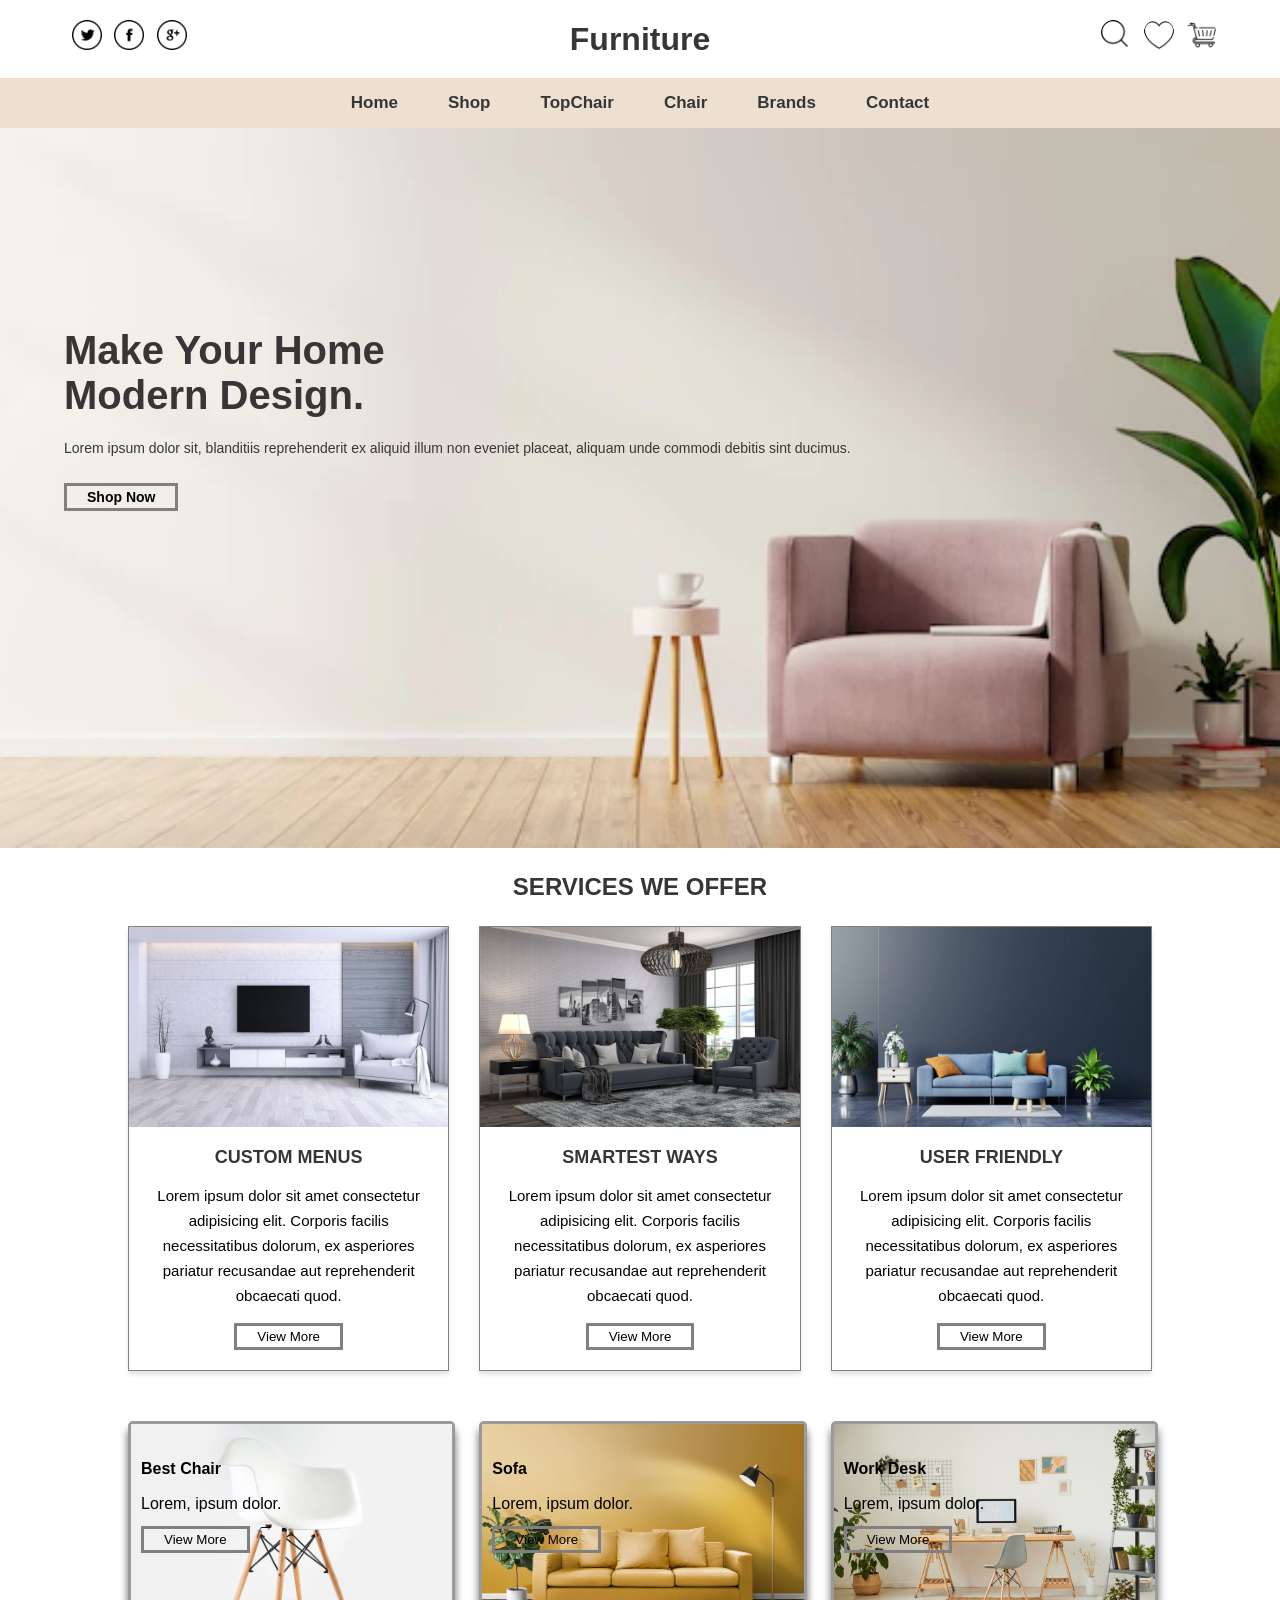
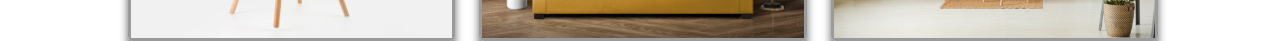
==== index.html @ fef4f31b "sofa-project done header and services section" ====
<!DOCTYPE html>
<html lang="en">
  <head>
    <meta charset="UTF-8" />
    <meta http-equiv="X-UA-Compatible" content="IE=edge" />
    <meta name="viewport" content="width=device-width, initial-scale=1.0" />
    <title>Furniture</title>
    <link rel="stylesheet" href="./media.css" />
    <link rel="stylesheet" href="./style.css" />
  </head>
  <body>
    <div class="project">
      <!-- header section start -->

      <header class="header">
        <div class="navigation">
          <div class="social-navigation">
            <img src="images/twitter.png" class="icon social" alt="" />
            <img src="images/facebook.png" class="icon social" alt="" />
            <img src="images/google-plus.png" class="icon social" alt="" />
          </div>

          <h3 class="title-navigation">Furniture</h3>
          <div class="icon-navigation">
            <img src="images/search.png" class="icon" alt="" />
            <img src="images/heart.png" class="icon" alt="" />
            <img src="images/shopping-cart.png" class="icon" alt="" />
          </div>
        </div>
        <nav>
          <div class="navbar">
            <img
              src="images/menu.png "
              class="nav-logo"
              id="nav-toggle"
              alt=""
            />
            <ul class="nav-list">
              <li class="nav-item"><a href="#" class="nav-link">Home</a></li>
              <li class="nav-item"><a href="#" class="nav-link">Shop</a></li>
              <li class="nav-item">
                <a href="#" class="nav-link">TopChair</a>
              </li>
              <li class="nav-item"><a href="#" class="nav-link">Chair</a></li>
              <li class="nav-item"><a href="#" class="nav-link">Brands</a></li>
              <li class="nav-item"><a href="#" class="nav-link">Contact</a></li>
            </ul>
          </div>
        </nav>
        <div class="banner">
          <div class="banner-content">
            <h1 class="banner-title">
              Make Your Home <br />
              Modern Design.
            </h1>
            <p class="banner-text">
              Lorem ipsum dolor sit, blanditiis reprehenderit ex aliquid illum
              non eveniet placeat, aliquam unde commodi debitis sint ducimus.
            </p>
            <button class="btn banner-btn">Shop Now</button>
          </div>
        </div>
      </header>

      <!-- header section end -->

      <!-- services section start -->
      <section class="services">
        <h3 class="services-title">SERVICES WE OFFER</h3>
        <div class="service-cards">
          <div class="card">
            <img src="images/c1.png" class="card-img" alt="" />
            <div class="card-content">
              <h4>CUSTOM MENUS</h4>
              <p class="card-text">
                Lorem ipsum dolor sit amet consectetur adipisicing elit.
                Corporis facilis necessitatibus dolorum, ex asperiores pariatur
                recusandae aut reprehenderit obcaecati quod.
              </p>
              <button class="btn">View More</button>
            </div>
          </div>
          <div class="card">
            <img src="images/c2.png" class="card-img" alt="" />
            <div class="card-content">
              <h4>SMARTEST WAYS</h4>
              <p class="card-text">
                Lorem ipsum dolor sit amet consectetur adipisicing elit.
                Corporis facilis necessitatibus dolorum, ex asperiores pariatur
                recusandae aut reprehenderit obcaecati quod.
              </p>
              <button class="btn">View More</button>
            </div>
          </div>
          <div class="card">
            <img src="images/c3.png" class="card-img"  alt="" />
            <div class="card-content">
              <h4>USER FRIENDLY</h4>
              <p class="card-text">
                Lorem ipsum dolor sit amet consectetur adipisicing elit.
                Corporis facilis necessitatibus dolorum, ex asperiores pariatur
                recusandae aut reprehenderit obcaecati quod.
              </p>
              <button class="btn">View More</button>
            </div>
          </div>
        </div>
        <div class="services-offers">
            <div class="offer-card">
                <img src="images/ch.png" alt="">
                <div class="content">
                    <h4>Best Chair</h4>
                    <p>Lorem, ipsum dolor.</p>
                    <button class="btn">View More</button>

                </div>
            </div>
            <div class="offer-card">
                <img src="images/sf.png" alt="">

                <div class="content">
                    <h4>Sofa</h4>
                    <p>Lorem, ipsum dolor.</p>
                    <button class="btn">View More</button>
                </div>
            </div>
            <div class="offer-card">
                <img src="images/work desk.png" alt="">

                <div class="content">
                    <h4>Work Desk</h4>
                    <p>Lorem, ipsum dolor.</p>
                    <button class="btn">View More</button>
                </div>
            </div>
        </div>


      </section>
      <!-- services section end -->
    </div>

    <script src="./script.js"></script>
  </body>
</html>
---- media.css ----
@media screen and (max-width: 768px) {
  .navbar .nav-link {
    font-size: 15px;
    font-weight: 500;
  }
  .navbar .nav-logo {
    display: block;
  }
  .navbar .nav-list {
    z-index: 10;
    display: none;
    flex-direction: column;
  }
  .navbar .nav-list:last-child {
    padding-bottom: 15px;
  }
  .services .service-cards {
    grid-template-columns: 1fr;
    grid-template-rows: repeat(3, 1fr);
  }
  .services .services-offers {
    position: relative!important;
    grid-template-columns: 1fr;
    grid-template-rows: repeat(3, 1fr);
  }
}
---- style.css ----
* {
  margin: 0;
  padding: 0;
  --primary-color: rgba(238, 224, 208);
  --secondary-color: green;
  --text-color: rgb(54, 54, 54);
}
ul {
  list-style-type: none;
}
a {
  text-decoration: none;
}
.btn {
  background-color: transparent;
  padding: 3px 20px;
  transition: background-color 0.5s ease-in-out;
  border: 3px solid gray;
}
.btn:hover {
  background-color: var(--primary-color);
}

.project {
  font-family: Arial, Helvetica, sans-serif;
}
/* header style */
.header {
  background-color: white;
}
.navigation {
  display: flex;
  justify-content: space-between;
  align-items: baseline;
  width: 90%;
  margin: auto;
  padding: 20px;
}

.icon {
  width: 30px;
  height: 30px;
  border-radius: 40%;
  margin-left: 8px;
  transition: background-color 0.6s ease-in-out;
}
.social:hover {
  background-color: var(--primary-color);
}
.title-navigation {
  font-size: 2rem;
  font-weight: 700;
  color: var(--text-color);
}
nav {
  background-color: var(--primary-color);
  width: 100%;
}

.nav-logo {
  display: none;
  margin: 0 30px;
  padding: 10px;
  height: 40px;
  width: 40px;
}
.show {
  display: flex !important;
}
.nav-list {
  display: flex;
  align-items: center;
  justify-content: center;
  flex-wrap: wrap;
}
.nav-item {
  padding: 15px 25px;
}
.nav-link {
  font-size: 17px;
  font-weight: 800;
  color: var(--text-color);
  transition: all 0.3s ease-in-out;
}
.nav-link:hover {
  color: var(--secondary-color);
}

/* end header style */
/* start banner style */
.banner {
  height: 80vh;
  width: 100vw;
  background-image: url(./images/background.png);
  background-size: cover;
  background-position: center;
  background-repeat: no-repeat;
}
.banner-content {
  width: 90%;
  margin: auto;
  /* height: 100%; */
  padding: 200px 0;
}
.banner-title {
  font-size: 2.5rem;
  font-weight: bolder;
  margin-bottom: 15px;
  color: var(--text-color);
}
.banner-text {
  font-size: 14px;
  color: var(--text-color);
  margin-bottom: 20px;
  line-height: 30px;
}
.banner-btn {
  font-size: 14px;
  font-weight: bolder;
  transition: background-color 0.3s ease-in-out;
}
.banner-btn:hover {
  background-color: var(--secondary-color);
}

/* services section style start */
.services {
  width: 80%;
  margin: auto;
  text-align: center;
}

.services-title {
  margin: 25px 0;
  font-size: 24px;
  font-weight: 700;
  color: var(--text-color);
}
.service-cards {
  display: grid;
  grid-template-columns: repeat(3, 1fr);
   grid-template-rows: auto;
  gap: 30px;
  margin-bottom: 50px;
}
.service-cards .card {
  border: 1px solid gray;
  box-shadow: 0 4px 4px 0 rgba(0, 0, 0, 0.1);
}

/*  */
.card > .card-img {
  width: 100%;
  height: 200px;
  display: block;
  /* height: 200px; */
}

.card .card-content {
  margin: 20px;
}
.card-content > h4 {
  font-size: 18px;
  font-weight: 700;
  color: var(--text-color);
  margin-bottom: 15px;
}
.card-content .card-text {
  font-size: 15px;
  font-weight: 500;
  line-height: 25px;
  margin-bottom: 15px;
}
.services-offers {
  position: relative;
  display: grid;
  grid-template-columns: repeat(3, 1fr);
  gap: 30px;
}
.services-offers .offer-card {
  width: 100%;
  margin: auto;
  border: 3px solid rgba(128, 128, 128, 0.794);
  border-radius: 5px;
  box-shadow: 0 8px 8px 0 rgba(0, 0, 0, 0.6);
  transition: transform .5s ease-in-out;
}
.services-offers .offer-card:hover {
  transform: translateY(-15px);
  }
.offer-card img {
  width: 100%;
  display: block;
  position: relative;
}
.offer-card .content {
  position: absolute;
  padding: 30px 0 0 10px;
  line-height: 35px;
  text-align: left;
  top: 0;
}

/* services section style end */
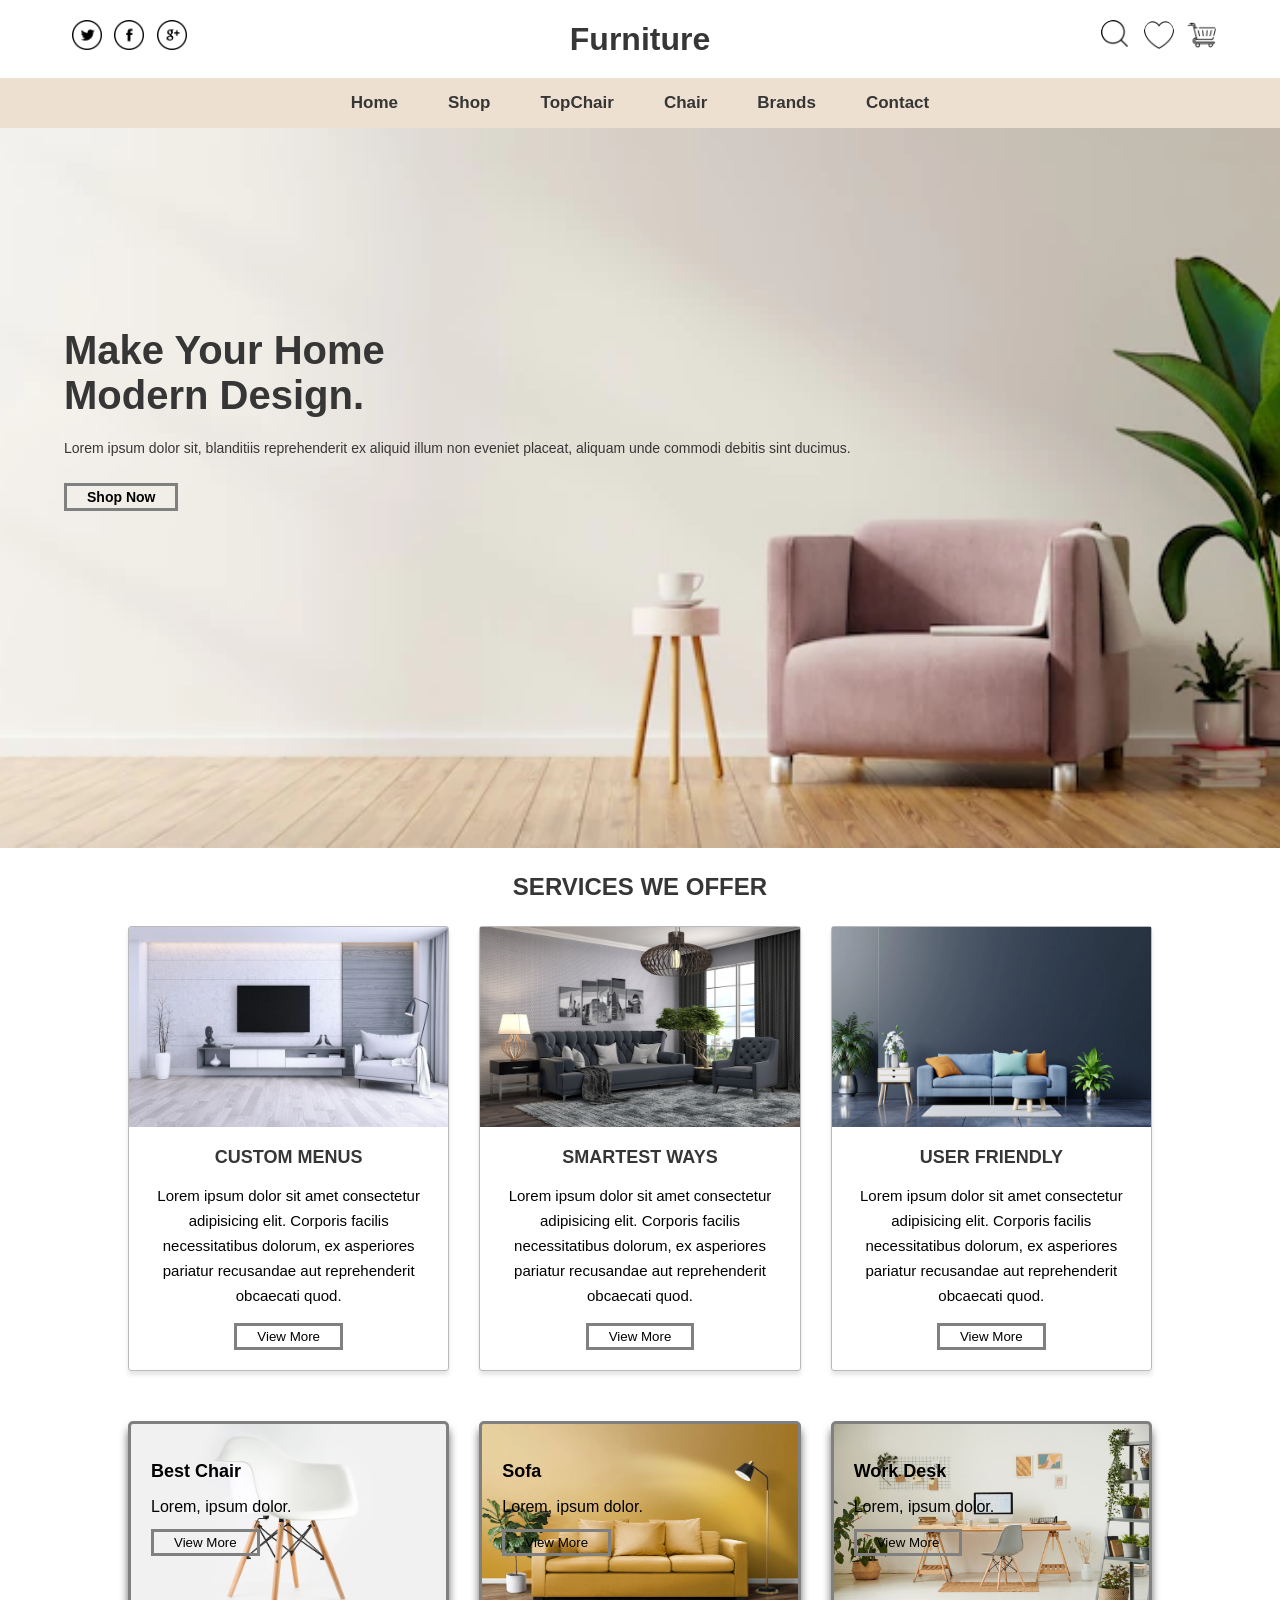
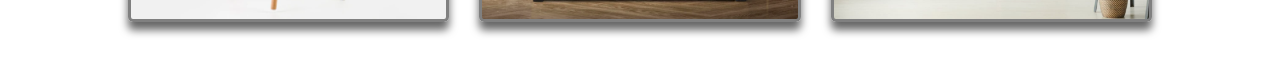
==== commit 3c07b8d6: "change some style of services section" ====
--- a/index.html
+++ b/index.html
@@ -107,7 +107,7 @@
         </div>
         <div class="services-offers">
             <div class="offer-card">
-                <img src="images/ch.png" alt="">
+                <!-- <img src="images/ch.png" alt=""> -->
                 <div class="content">
                     <h4>Best Chair</h4>
                     <p>Lorem, ipsum dolor.</p>
@@ -116,7 +116,7 @@
                 </div>
             </div>
             <div class="offer-card">
-                <img src="images/sf.png" alt="">
+                <!-- <img src="images/sf.png" alt=""> -->
 
                 <div class="content">
                     <h4>Sofa</h4>
@@ -125,7 +125,7 @@
                 </div>
             </div>
             <div class="offer-card">
-                <img src="images/work desk.png" alt="">
+                <!-- <img src="images/work desk.png" alt=""> -->
 
                 <div class="content">
                     <h4>Work Desk</h4>
--- a/media.css
+++ b/media.css
@@ -1,7 +1,7 @@
 @media screen and (max-width: 768px) {
   .navbar .nav-link {
     font-size: 15px;
-    font-weight: 500;
+    font-weight: 700;
   }
   .navbar .nav-logo {
     display: block;
--- a/style.css
+++ b/style.css
@@ -23,6 +23,7 @@
 
 .project {
   font-family: Arial, Helvetica, sans-serif;
+  width: 100%;
 }
 /* header style */
 .header {
@@ -30,6 +31,7 @@
 }
 .navigation {
   display: flex;
+  flex-wrap: wrap;
   justify-content: space-between;
   align-items: baseline;
   width: 90%;
@@ -139,16 +141,17 @@
 .service-cards {
   display: grid;
   grid-template-columns: repeat(3, 1fr);
-   grid-template-rows: auto;
+  grid-template-rows: auto;
   gap: 30px;
   margin-bottom: 50px;
 }
 .service-cards .card {
-  border: 1px solid gray;
+  border: 1px solid rgb(187, 186, 186);
+  border-radius: 3px;
   box-shadow: 0 4px 4px 0 rgba(0, 0, 0, 0.1);
 }
 
-/*  */
+
 .card > .card-img {
   width: 100%;
   height: 200px;
@@ -172,33 +175,49 @@
   margin-bottom: 15px;
 }
 .services-offers {
-  position: relative;
   display: grid;
   grid-template-columns: repeat(3, 1fr);
+  grid-template-rows: 1fr;
   gap: 30px;
+  margin-bottom: 50px;
 }
 .services-offers .offer-card {
-  width: 100%;
-  margin: auto;
-  border: 3px solid rgba(128, 128, 128, 0.794);
+  text-align: left;
+  border: 3px solid gray;
   border-radius: 5px;
   box-shadow: 0 8px 8px 0 rgba(0, 0, 0, 0.6);
-  transition: transform .5s ease-in-out;
+  padding:30px 60px 60px 20px ;
+  transition: transform .4s ease-in-out;
+
+  background-size: 100% 100%;
+  background-position:center;
+  background-repeat: no-repeat;
 }
 .services-offers .offer-card:hover {
   transform: translateY(-15px);
-  }
-.offer-card img {
-  width: 100%;
-  display: block;
-  position: relative;
+}
+
+.offer-card:nth-child(1) {
+  background-image: url(./images/ch.png);
+}
+
+.offer-card:nth-child(2) {
+  background-image: url(./images/sf.png);
+}
+.offer-card:nth-child(3) {
+  background-image: url(./images/work\ desk.png);
 }
 .offer-card .content {
-  position: absolute;
-  padding: 30px 0 0 10px;
   line-height: 35px;
-  text-align: left;
-  top: 0;
+}
+.content h4{
+  font-size: 18px;
+  font-weight: 800;
+}
+.content p{
+  font-weight: 500;
 }
 
 /* services section style end */
+
+/*  */
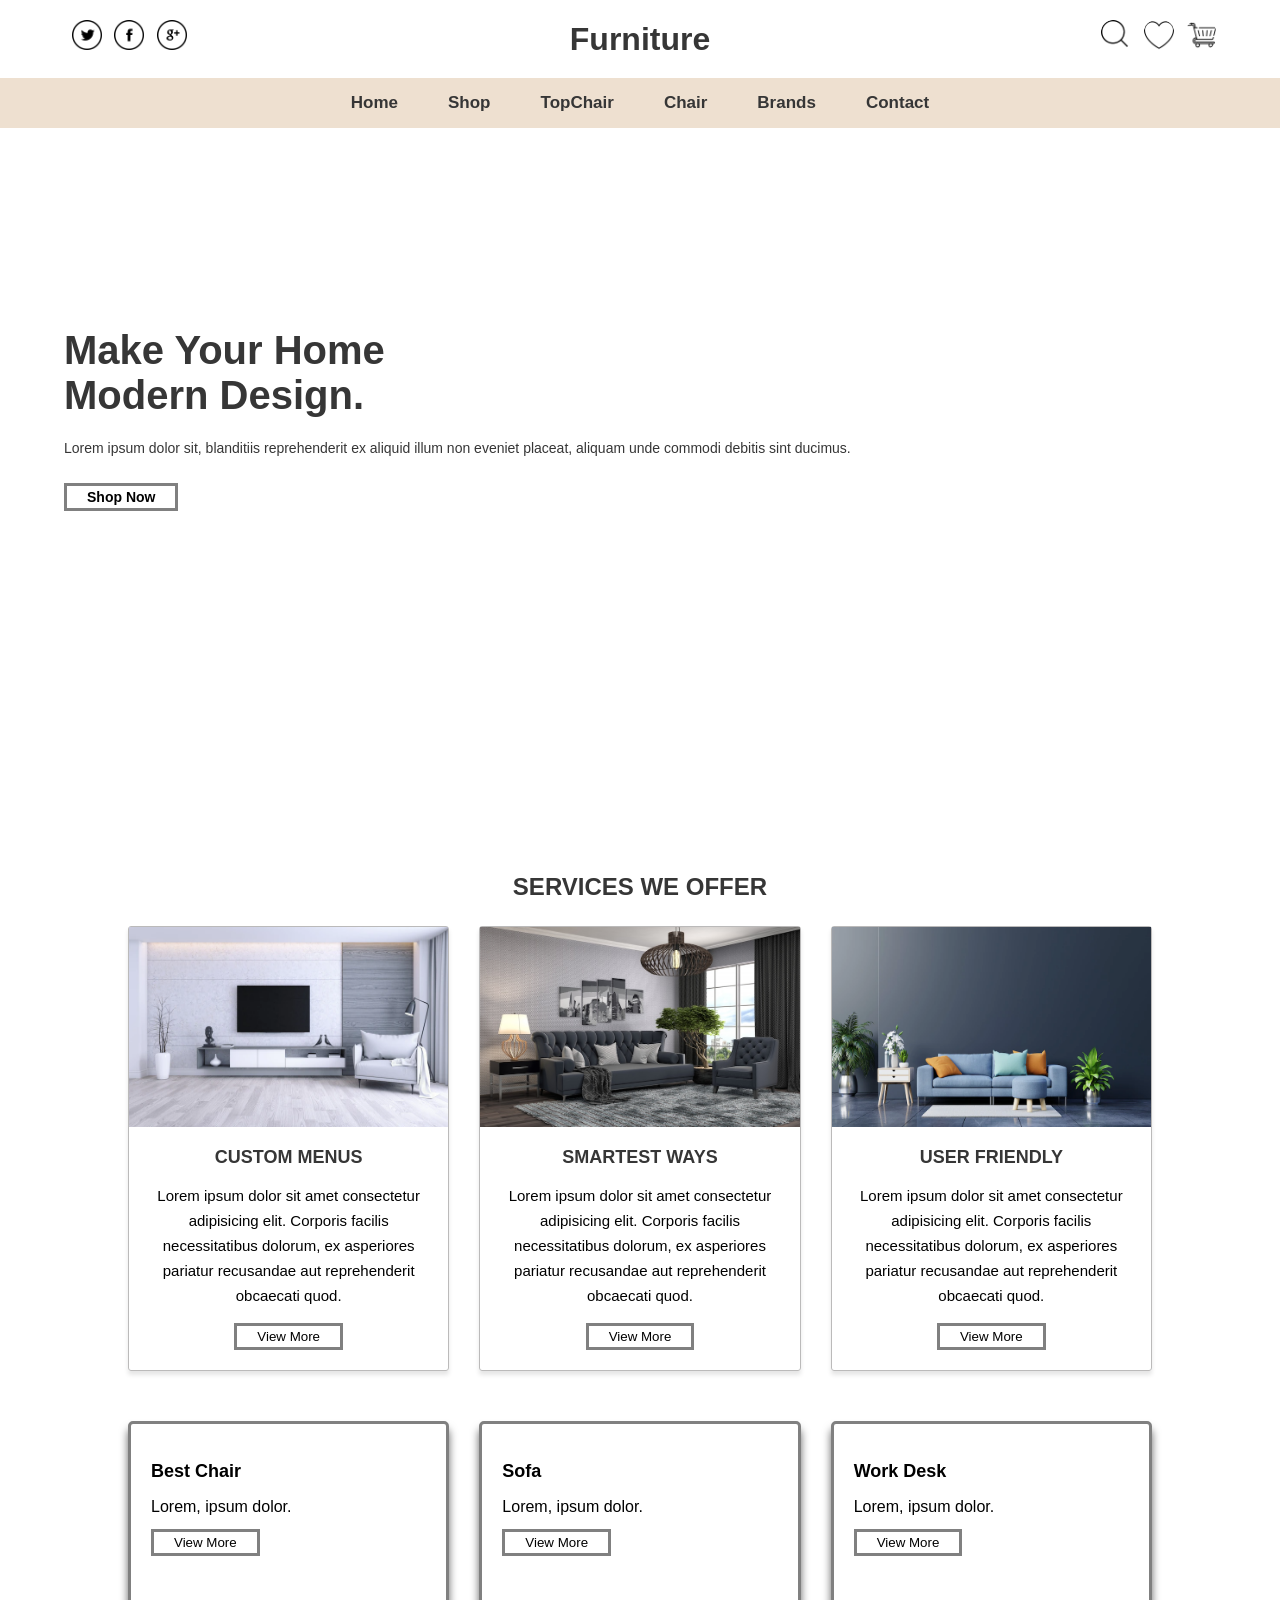
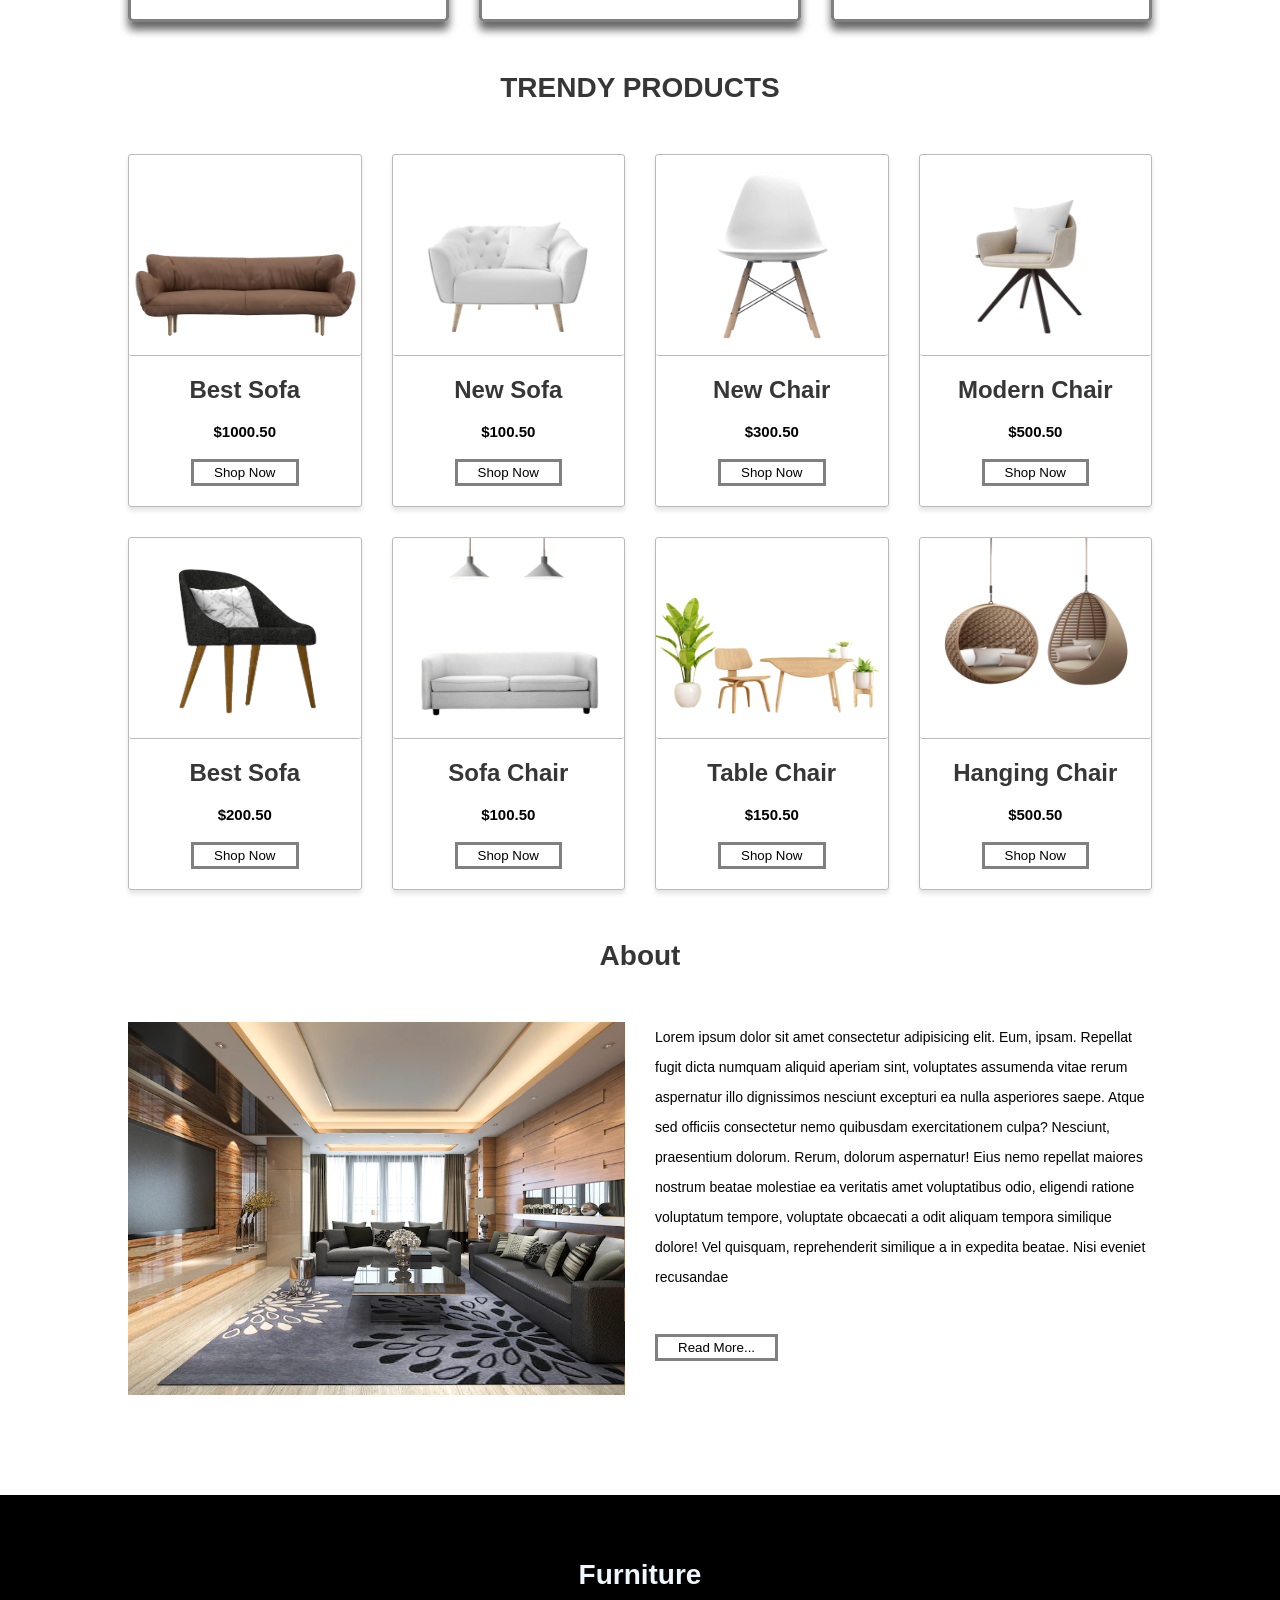
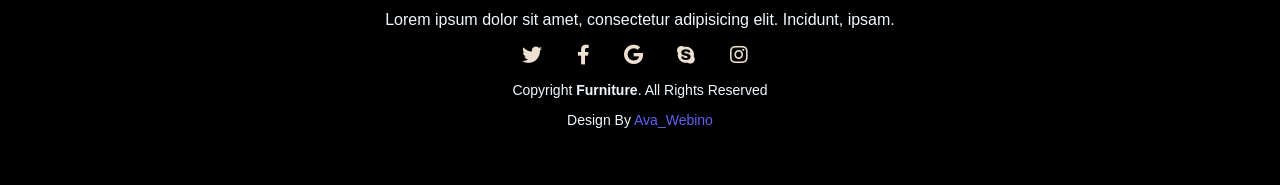
==== commit 06e00915: "creat footer" ====
--- a/index.html
+++ b/index.html
@@ -5,8 +5,9 @@
     <meta http-equiv="X-UA-Compatible" content="IE=edge" />
     <meta name="viewport" content="width=device-width, initial-scale=1.0" />
     <title>Furniture</title>
-    <link rel="stylesheet" href="./media.css" />
-    <link rel="stylesheet" href="./style.css" />
+    <link rel="stylesheet" href="./css/media.css" />
+    <link rel="stylesheet" href="./css/style.css" />
+    <link rel="stylesheet" href="./css/all.min.css" />
   </head>
   <body>
     <div class="project">
@@ -93,7 +94,7 @@
             </div>
           </div>
           <div class="card">
-            <img src="images/c3.png" class="card-img"  alt="" />
+            <img src="images/c3.png" class="card-img" alt="" />
             <div class="card-content">
               <h4>USER FRIENDLY</h4>
               <p class="card-text">
@@ -106,38 +107,147 @@
           </div>
         </div>
         <div class="services-offers">
-            <div class="offer-card">
-                <!-- <img src="images/ch.png" alt=""> -->
-                <div class="content">
-                    <h4>Best Chair</h4>
-                    <p>Lorem, ipsum dolor.</p>
-                    <button class="btn">View More</button>
-
-                </div>
-            </div>
-            <div class="offer-card">
-                <!-- <img src="images/sf.png" alt=""> -->
-
-                <div class="content">
-                    <h4>Sofa</h4>
-                    <p>Lorem, ipsum dolor.</p>
-                    <button class="btn">View More</button>
-                </div>
-            </div>
-            <div class="offer-card">
-                <!-- <img src="images/work desk.png" alt=""> -->
-
-                <div class="content">
-                    <h4>Work Desk</h4>
-                    <p>Lorem, ipsum dolor.</p>
-                    <button class="btn">View More</button>
-                </div>
-            </div>
-        </div>
-
-
+          <div class="offer-card">
+            <!-- <img src="images/ch.png" alt=""> -->
+            <div class="content">
+              <h4>Best Chair</h4>
+              <p>Lorem, ipsum dolor.</p>
+              <button class="btn">View More</button>
+            </div>
+          </div>
+          <div class="offer-card">
+            <!-- <img src="images/sf.png" alt=""> -->
+
+            <div class="content">
+              <h4>Sofa</h4>
+              <p>Lorem, ipsum dolor.</p>
+              <button class="btn">View More</button>
+            </div>
+          </div>
+          <div class="offer-card">
+            <!-- <img src="images/work desk.png" alt=""> -->
+
+            <div class="content">
+              <h4>Work Desk</h4>
+              <p>Lorem, ipsum dolor.</p>
+              <button class="btn">View More</button>
+            </div>
+          </div>
+        </div>
       </section>
       <!-- services section end -->
+
+      <!-- product section start -->
+      <section class="product">
+        <h3 class="product-title">TRENDY PRODUCTS</h3>
+        <div class="product-cards">
+          <div class="product-card">
+            <img src="images/card1.png" class="product-img" alt="" />
+            <div class="product-content">
+              <h4>Best Sofa</h4>
+              <p class="product-price">$1000.50</p>
+              <button class="btn">Shop Now</button>
+            </div>
+          </div>
+          <div class="product-card">
+            <img src="images/card2.png" class="product-img" alt="" />
+            <div class="product-content">
+              <h4>New Sofa</h4>
+              <p class="product-price">$100.50</p>
+              <button class="btn">Shop Now</button>
+            </div>
+          </div>
+          <div class="product-card">
+            <img src="images/card3.png" class="product-img" alt="" />
+            <div class="product-content">
+              <h4>New Chair</h4>
+              <p class="product-price">$300.50</p>
+              <button class="btn">Shop Now</button>
+            </div>
+          </div>
+          <div class="product-card">
+            <img src="images/card4.png" class="product-img" alt="" />
+            <div class="product-content">
+              <h4>Modern Chair</h4>
+              <p class="product-price">$500.50</p>
+              <button class="btn">Shop Now</button>
+            </div>
+          </div>
+          <div class="product-card">
+            <img src="images/card5.png" class="product-img" alt="" />
+            <div class="product-content">
+              <h4>Best Sofa</h4>
+              <p class="product-price">$200.50</p>
+              <button class="btn">Shop Now</button>
+            </div>
+          </div>
+          <div class="product-card">
+            <img src="images/card6.png" class="product-img" alt="" />
+            <div class="product-content">
+              <h4>Sofa Chair</h4>
+              <p class="product-price">$100.50</p>
+              <button class="btn">Shop Now</button>
+            </div>
+          </div>
+          <div class="product-card">
+            <img src="images/card7.png" class="product-img" alt="" />
+            <div class="product-content">
+              <h4>Table Chair</h4>
+              <p class="product-price">$150.50</p>
+              <button class="btn">Shop Now</button>
+            </div>
+          </div>
+          <div class="product-card">
+            <img src="images/card8.png" class="product-img" alt="" />
+            <div class="product-content">
+              <h4>Hanging Chair</h4>
+              <p class="product-price">$500.50</p>
+              <button class="btn">Shop Now</button>
+            </div>
+          </div>
+        </div>
+      </section>
+
+      <!-- product section end -->
+      <section class="about">
+        <h3 class="about-title">About</h3>
+        <div class="about-content">
+          <img src="./images/about.png" alt="" />
+          <div class="about-text">
+            <p>
+              Lorem ipsum dolor sit amet consectetur adipisicing elit. Eum,
+              ipsam. Repellat fugit dicta numquam aliquid aperiam sint,
+              voluptates assumenda vitae rerum aspernatur illo dignissimos
+              nesciunt excepturi ea nulla asperiores saepe. Atque sed officiis
+              consectetur nemo quibusdam exercitationem culpa? Nesciunt,
+              praesentium dolorum. Rerum, dolorum aspernatur! Eius nemo repellat
+              maiores nostrum beatae molestiae ea veritatis amet voluptatibus
+              odio, eligendi ratione voluptatum tempore, voluptate obcaecati a
+              odit aliquam tempora similique dolore! Vel quisquam, reprehenderit
+              similique a in expedita beatae. Nisi eveniet recusandae
+            </p>
+            <button class="btn">Read More...</button>
+          </div>
+        </div>
+      </section>
+      <footer class="footer">
+        <h3 class="footer-title">Furniture</h3>
+        <p>
+          Lorem ipsum dolor sit amet, consectetur adipisicing elit. Incidunt,
+          ipsam.
+        </p>
+        <div class="footer-icon">
+          <i class="fab fa-twitter"> </i>
+          <i class="fab fa-facebook-f"> </i>
+          <i class="fab fa-google"> </i>
+          <i class="fab fa-skype"> </i>
+          <i class="fab fa-instagram"> </i>
+        </div>
+        <p class="second-text">
+          Copyright <strong>Furniture</strong>. All Rights Reserved <br />Design
+          By <a href="" class="footer-link"> Ava_Webino</a>
+        </p>
+      </footer>
     </div>
 
     <script src="./script.js"></script>
--- a/css/media.css
+++ b/css/media.css
@@ -0,0 +1,21 @@
+@media screen and (max-width: 768px) {
+  .navbar .nav-link {
+    font-size: 15px;
+    font-weight: 700;
+  }
+  .navbar .nav-logo {
+    display: block;
+  }
+  .navbar .nav-list {
+    z-index: 10;
+    display: none;
+    flex-direction: column;
+  }
+  .navbar .nav-list:last-child {
+    padding-bottom: 15px;
+  }
+ .about .about-content{
+    flex-direction: column;
+    width: 100%;  
+}
+}
--- a/css/style.css
+++ b/css/style.css
@@ -0,0 +1,354 @@
+* {
+  margin: 0;
+  padding: 0;
+  --primary-color: rgba(238, 224, 208);
+  --secondary-color: green;
+  --text-color: rgb(54, 54, 54);
+}
+ul {
+  list-style-type: none;
+}
+a {
+  text-decoration: none;
+}
+.btn {
+  background-color: transparent;
+  padding: 3px 20px;
+  transition: background-color 0.5s ease-in-out;
+  border: 3px solid gray;
+}
+.btn:hover {
+  background-color: var(--primary-color);
+}
+
+.project {
+  font-family: Arial, Helvetica, sans-serif;
+  width: 100%;
+}
+/* header style */
+.header {
+  background-color: white;
+}
+.navigation {
+  display: flex;
+  flex-wrap: wrap;
+  justify-content: space-between;
+  align-items: baseline;
+  width: 90%;
+  margin: auto;
+  padding: 20px;
+}
+
+.icon {
+  width: 30px;
+  height: 30px;
+  border-radius: 40%;
+  margin-left: 8px;
+  transition: background-color 0.6s ease-in-out;
+}
+.social:hover {
+  background-color: var(--primary-color);
+}
+.title-navigation {
+  font-size: 2rem;
+  font-weight: 700;
+  color: var(--text-color);
+}
+nav {
+  background-color: var(--primary-color);
+  width: 100%;
+}
+
+.nav-logo {
+  display: none;
+  margin: 0 30px;
+  padding: 10px;
+  height: 40px;
+  width: 40px;
+}
+.show {
+  display: flex !important;
+}
+.nav-list {
+  display: flex;
+  align-items: center;
+  justify-content: center;
+  flex-wrap: wrap;
+}
+.nav-item {
+  padding: 15px 25px;
+}
+.nav-link {
+  font-size: 17px;
+  font-weight: 800;
+  color: var(--text-color);
+  transition: all 0.3s ease-in-out;
+}
+.nav-link:hover {
+  color: var(--secondary-color);
+}
+
+/* end header style */
+/* start banner style */
+.banner {
+  height: 80vh;
+  width: 100vw;
+  background-image: url(./images/background.png);
+  background-size: cover;
+  background-position: center;
+  background-repeat: no-repeat;
+}
+.banner-content {
+  width: 90%;
+  margin: auto;
+  /* height: 100%; */
+  padding: 200px 0;
+}
+.banner-title {
+  font-size: 2.5rem;
+  font-weight: bolder;
+  margin-bottom: 15px;
+  color: var(--text-color);
+}
+.banner-text {
+  font-size: 14px;
+  color: var(--text-color);
+  margin-bottom: 20px;
+  line-height: 30px;
+}
+.banner-btn {
+  font-size: 14px;
+  font-weight: bolder;
+  transition: background-color 0.3s ease-in-out;
+}
+.banner-btn:hover {
+  background-color: var(--secondary-color);
+}
+
+/* services section style start */
+.services {
+  width: 80%;
+  margin: auto;
+  text-align: center;
+}
+
+.services-title {
+  margin: 25px 0;
+  font-size: 24px;
+  font-weight: 700;
+  color: var(--text-color);
+}
+.service-cards {
+  display: grid;
+  /* grid-template-columns: repeat(3, 1fr);
+  grid-template-rows: auto; */
+  grid-template-columns: repeat(auto-fit, minmax(300px, 1fr));
+  grid-template-rows: auto;
+  gap: 30px;
+  margin-bottom: 50px;
+}
+.service-cards .card {
+  border: 1px solid rgb(187, 186, 186);
+  border-radius: 3px;
+  box-shadow: 0 4px 4px 0 rgba(0, 0, 0, 0.1);
+}
+
+
+.card > .card-img {
+  width: 100%;
+  height: 200px;
+  display: block;
+  /* height: 200px; */
+}
+
+.card .card-content {
+  margin: 20px;
+}
+.card-content > h4 {
+  font-size: 18px;
+  font-weight: 700;
+  color: var(--text-color);
+  margin-bottom: 15px;
+}
+.card-content .card-text {
+  font-size: 15px;
+  font-weight: 500;
+  line-height: 25px;
+  margin-bottom: 15px;
+}
+.services-offers {
+  display: grid;
+  grid-template-columns: repeat(auto-fit, minmax(300px, 1fr));
+  grid-template-rows: auto;
+  /* grid-template-columns: repeat(3, 1fr);
+  grid-template-rows: 1fr; */
+  gap: 30px;
+  margin-bottom: 50px;
+}
+.services-offers .offer-card {
+  text-align: left;
+  border: 3px solid gray;
+  border-radius: 5px;
+  box-shadow: 0 8px 8px 0 rgba(0, 0, 0, 0.6);
+  padding:30px 60px 60px 20px ;
+  transition: transform .4s ease-in-out;
+
+  background-size: 100% 100%;
+  background-position:center;
+  background-repeat: no-repeat;
+}
+.services-offers .offer-card:hover {
+  transform: translateY(-15px);
+}
+
+.offer-card:nth-child(1) {
+  background-image: url(./images/ch.png);
+}
+
+.offer-card:nth-child(2) {
+  background-image: url(./images/sf.png);
+}
+.offer-card:nth-child(3) {
+  background-image: url(./images/work\ desk.png);
+}
+.offer-card .content {
+  line-height: 35px;
+}
+.content h4{
+  font-size: 18px;
+  font-weight: 800;
+}
+.content p{
+  font-weight: 500;
+}
+
+/* services section style end */
+
+/* product section style start */
+.product {
+  width: 80%;
+  margin: auto;
+  text-align: center;
+}
+
+.product-title{
+  margin: 50px 0;
+  font-size: 28px;
+  font-weight: 700;
+  color: var(--text-color);
+}
+.product-cards {
+  display: grid;
+  grid-template-columns: repeat(auto-fit, minmax(200px, 1fr));
+  grid-template-rows: auto;
+  gap: 30px;
+  margin-bottom: 50px;
+}
+.product-cards .product-card {
+  border: 1px solid rgb(187, 186, 186);
+  border-radius: 3px;
+  box-shadow: 0 4px 4px 0 rgba(0, 0, 0, 0.1);
+}
+
+
+.product-card > .product-img {
+  width: 100%;
+  height: 200px;
+  display: block;
+  border-bottom: 1px solid rgb(187, 186, 186);
+  border-radius: 3px;
+  /* height: 200px; */
+}
+
+.product-card .product-content {
+  margin: 20px;
+}
+.product-content > h4 {
+  font-size: 24px;
+  font-weight: 700;
+  color: var(--text-color);
+  margin-bottom: 15px;
+}
+.product-content .product-price {
+  font-size: 15px;
+  font-weight: 700;
+  line-height: 25px;
+  margin-bottom: 15px;
+}
+/* product section style end */
+
+
+/* about section style start */
+.about{
+  width: 80%;
+  margin: auto;
+  text-align: center;
+  margin-bottom: 100px;
+}
+.about-title{
+    margin: 50px 0;
+    font-size: 28px;
+    font-weight: 700;
+    color: var(--text-color);
+
+  }
+  .about-content{
+    display: grid;
+   grid-template-columns: repeat(auto-fit, minmax(420px, 1fr));
+   gap: 30px;
+   grid-template-rows:1fr;
+    }
+  .about img{
+    width: 100%;
+    max-height:50vh;
+  }
+  .about-text{
+    /* width: 50%; */
+    text-align: left;
+    line-height: 30px;
+    font-size: 14px;
+    overflow-y:hidden;
+  }
+  .about-text p{
+    margin-bottom: 40px;
+  }
+/* about section style end 
+___________________________________________*/
+
+/* footer section start */
+footer{
+  background-color: black;
+  color: aliceblue;
+  text-align: center;
+  padding:50px 0 ;
+  line-height: 30px;
+
+}
+.footer-title{
+margin: 15px 0;
+font-size: 28px;
+font-weight: 700;
+/* color: aliceblue; */
+
+}
+.footer p:nth-child(2){
+  font-size:16px;
+  font-weight: lighter;
+  }
+  .footer-icon >i{
+   font-size: 20px;
+   padding: 10px;
+   color: var(--primary-color);
+    cursor: pointer;
+    margin-right: 10px;
+  }
+ .second-text{
+   font-size: 14px;
+   font-weight: 400;
+ }
+    .footer-link{
+      color: rgb(97, 97, 245);
+    }
+/* footer section end */
+
+
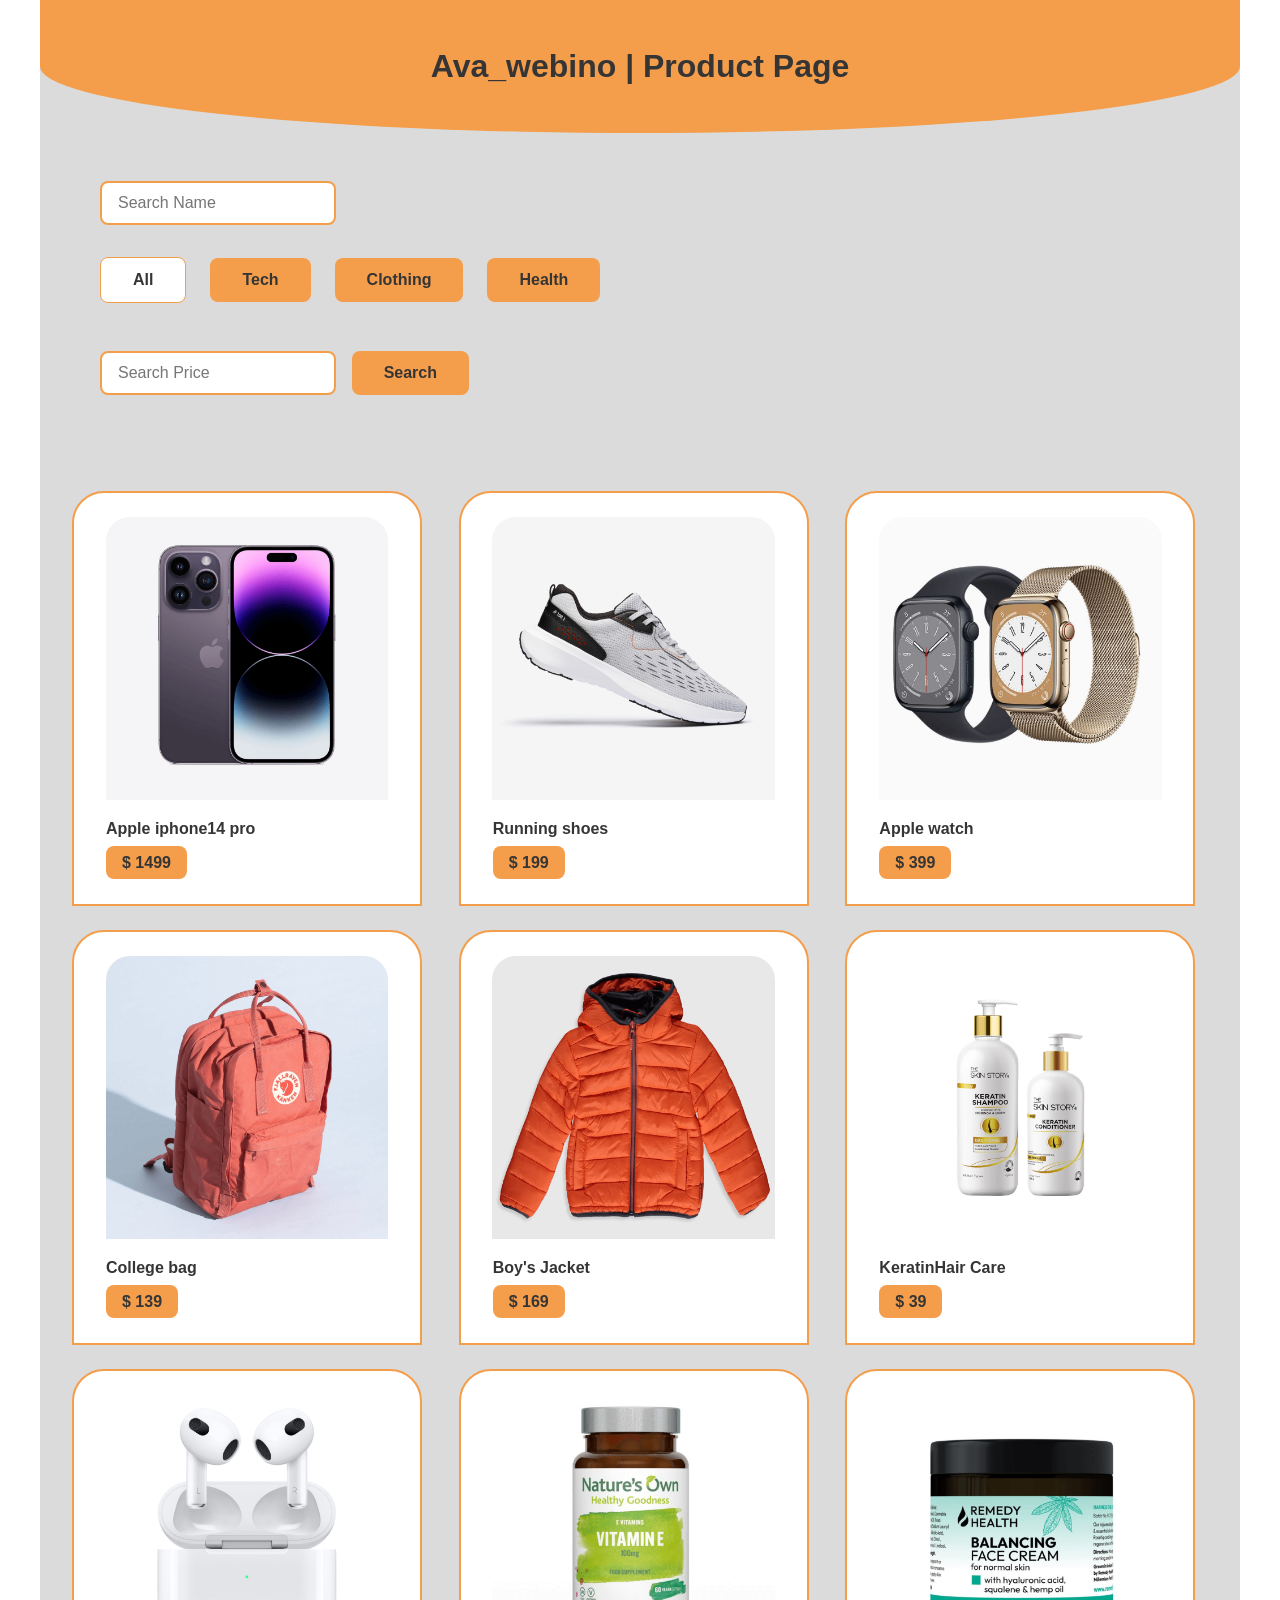
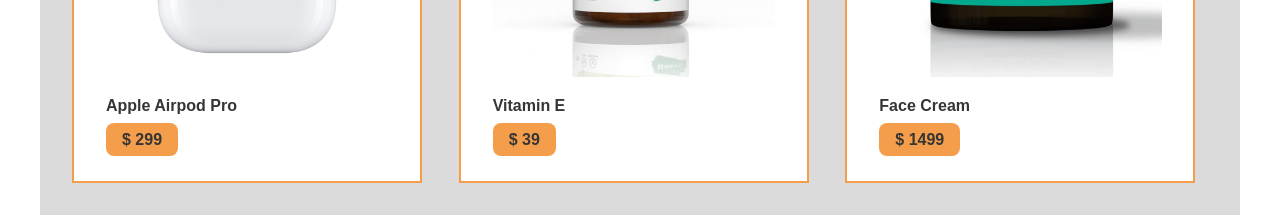
==== commit 7afd746e: "make product page and complete search by name and category" ====
--- a/index.html
+++ b/index.html
@@ -1,255 +1,94 @@
 <!DOCTYPE html>
 <html lang="en">
-  <head>
-    <meta charset="UTF-8" />
-    <meta http-equiv="X-UA-Compatible" content="IE=edge" />
-    <meta name="viewport" content="width=device-width, initial-scale=1.0" />
-    <title>Furniture</title>
-    <link rel="stylesheet" href="./css/media.css" />
-    <link rel="stylesheet" href="./css/style.css" />
-    <link rel="stylesheet" href="./css/all.min.css" />
-  </head>
-  <body>
-    <div class="project">
-      <!-- header section start -->
 
-      <header class="header">
-        <div class="navigation">
-          <div class="social-navigation">
-            <img src="images/twitter.png" class="icon social" alt="" />
-            <img src="images/facebook.png" class="icon social" alt="" />
-            <img src="images/google-plus.png" class="icon social" alt="" />
-          </div>
+<head>
+    <meta charset="UTF-8">
+    <meta name="viewport" content="width=device-width, initial-scale=1.0">
+    <title>ProductPage</title>
+    <link rel="stylesheet" href="css/style.css">
+</head>
 
-          <h3 class="title-navigation">Furniture</h3>
-          <div class="icon-navigation">
-            <img src="images/search.png" class="icon" alt="" />
-            <img src="images/heart.png" class="icon" alt="" />
-            <img src="images/shopping-cart.png" class="icon" alt="" />
-          </div>
-        </div>
-        <nav>
-          <div class="navbar">
-            <img
-              src="images/menu.png "
-              class="nav-logo"
-              id="nav-toggle"
-              alt=""
-            />
-            <ul class="nav-list">
-              <li class="nav-item"><a href="#" class="nav-link">Home</a></li>
-              <li class="nav-item"><a href="#" class="nav-link">Shop</a></li>
-              <li class="nav-item">
-                <a href="#" class="nav-link">TopChair</a>
-              </li>
-              <li class="nav-item"><a href="#" class="nav-link">Chair</a></li>
-              <li class="nav-item"><a href="#" class="nav-link">Brands</a></li>
-              <li class="nav-item"><a href="#" class="nav-link">Contact</a></li>
-            </ul>
-          </div>
-        </nav>
-        <div class="banner">
-          <div class="banner-content">
-            <h1 class="banner-title">
-              Make Your Home <br />
-              Modern Design.
+<body>
+    <div class="project-container">
+        <header>
+            <h1 class="logo">
+                Ava_webino | Product Page
             </h1>
-            <p class="banner-text">
-              Lorem ipsum dolor sit, blanditiis reprehenderit ex aliquid illum
-              non eveniet placeat, aliquam unde commodi debitis sint ducimus.
-            </p>
-            <button class="btn banner-btn">Shop Now</button>
-          </div>
-        </div>
-      </header>
+        </header>
+        <main>
+            <div id="search">
+                <input id="search-input" type="text" placeholder="Search Name">
+                <div class="product-category">
+                    <button class="filter active" data-filter="all" >All</button>
+                    <button class="filter" data-filter="tech">Tech</button>
+                    <button class="filter" data-filter="clothing">Clothing</button>
+                    <button class="filter" data-filter="health">Health</button>
+                </div>
+                <div>
+                    <input type="number" id="input-price" min="1" placeholder="Search Price" >
+                    <button id="search-price">Search</button>
+                </div>
+            </div>
+            <div class="product-container">
+                <!-- ===========product 1 -->
+                <div class="product-item" data-category="tech">
+                    <img src="./image/iphone.png" alt="">
+                    <p>Apple iphone14 pro</p>
+                    <span>$ 1499</span>
+                </div>
+                 <!-- ===========product 2 -->
+                 <div class="product-item" data-category="clothing">
+                    <img src="./image/shoes.png" alt="">
+                    <p>Running shoes</p>
+                    <span>$ 199</span>
+                </div>
+                 <!-- ===========product 3 -->
+                 <div class="product-item" data-category="tech">
+                    <img src="./image/watch.png" alt="">
+                    <p>Apple watch</p>
+                    <span>$ 399</span>
+                </div>
+                 <!-- ===========product 4 -->
+                 <div class="product-item" data-category="clothing">
+                    <img src="./image/bag.png" alt="">
+                    <p>College bag</p>
+                    <span>$ 139</span>
+                </div>
+                 <!-- ===========product 5 -->
+                 <div class="product-item" data-category="clothing">
+                    <img src="./image/jacket.png" alt="">
+                    <p>Boy's Jacket</p>
+                    <span>$ 169</span>
+                </div>
+                 <!-- ===========product 6 -->
+                 <div class="product-item" data-category="health">
+                    <img src="./image/shampoo.png" alt="">
+                    <p>KeratinHair Care</p>
+                    <span>$ 39</span>
+                </div>
+                <!-- ===========product 7 -->
+                 <div class="product-item" data-category="tech">
+                    <img src="./image/airpods.png" alt="">
+                    <p>Apple Airpod Pro</p>
+                    <span>$ 299</span>
+                </div>
+                 <!-- ===========product 8-->
+                 <div class="product-item" data-category="health">
+                    <img src="./image/vitamin.png" alt="">
+                    <p>Vitamin E</p>
+                    <span>$ 39</span>
+                </div>
+                 <!-- ===========product 9 -->
+                 <div class="product-item" data-category="health">
+                    <img src="./image/cream.png" alt="">
+                    <p>Face Cream</p>
+                    <span>$ 1499</span>
+                </div>
+                 
+            </div>
+        </main>
+    </div>
+    <script src="js/script.js"></script>
+</body>
 
-      <!-- header section end -->
-
-      <!-- services section start -->
-      <section class="services">
-        <h3 class="services-title">SERVICES WE OFFER</h3>
-        <div class="service-cards">
-          <div class="card">
-            <img src="images/c1.png" class="card-img" alt="" />
-            <div class="card-content">
-              <h4>CUSTOM MENUS</h4>
-              <p class="card-text">
-                Lorem ipsum dolor sit amet consectetur adipisicing elit.
-                Corporis facilis necessitatibus dolorum, ex asperiores pariatur
-                recusandae aut reprehenderit obcaecati quod.
-              </p>
-              <button class="btn">View More</button>
-            </div>
-          </div>
-          <div class="card">
-            <img src="images/c2.png" class="card-img" alt="" />
-            <div class="card-content">
-              <h4>SMARTEST WAYS</h4>
-              <p class="card-text">
-                Lorem ipsum dolor sit amet consectetur adipisicing elit.
-                Corporis facilis necessitatibus dolorum, ex asperiores pariatur
-                recusandae aut reprehenderit obcaecati quod.
-              </p>
-              <button class="btn">View More</button>
-            </div>
-          </div>
-          <div class="card">
-            <img src="images/c3.png" class="card-img" alt="" />
-            <div class="card-content">
-              <h4>USER FRIENDLY</h4>
-              <p class="card-text">
-                Lorem ipsum dolor sit amet consectetur adipisicing elit.
-                Corporis facilis necessitatibus dolorum, ex asperiores pariatur
-                recusandae aut reprehenderit obcaecati quod.
-              </p>
-              <button class="btn">View More</button>
-            </div>
-          </div>
-        </div>
-        <div class="services-offers">
-          <div class="offer-card">
-            <!-- <img src="images/ch.png" alt=""> -->
-            <div class="content">
-              <h4>Best Chair</h4>
-              <p>Lorem, ipsum dolor.</p>
-              <button class="btn">View More</button>
-            </div>
-          </div>
-          <div class="offer-card">
-            <!-- <img src="images/sf.png" alt=""> -->
-
-            <div class="content">
-              <h4>Sofa</h4>
-              <p>Lorem, ipsum dolor.</p>
-              <button class="btn">View More</button>
-            </div>
-          </div>
-          <div class="offer-card">
-            <!-- <img src="images/work desk.png" alt=""> -->
-
-            <div class="content">
-              <h4>Work Desk</h4>
-              <p>Lorem, ipsum dolor.</p>
-              <button class="btn">View More</button>
-            </div>
-          </div>
-        </div>
-      </section>
-      <!-- services section end -->
-
-      <!-- product section start -->
-      <section class="product">
-        <h3 class="product-title">TRENDY PRODUCTS</h3>
-        <div class="product-cards">
-          <div class="product-card">
-            <img src="images/card1.png" class="product-img" alt="" />
-            <div class="product-content">
-              <h4>Best Sofa</h4>
-              <p class="product-price">$1000.50</p>
-              <button class="btn">Shop Now</button>
-            </div>
-          </div>
-          <div class="product-card">
-            <img src="images/card2.png" class="product-img" alt="" />
-            <div class="product-content">
-              <h4>New Sofa</h4>
-              <p class="product-price">$100.50</p>
-              <button class="btn">Shop Now</button>
-            </div>
-          </div>
-          <div class="product-card">
-            <img src="images/card3.png" class="product-img" alt="" />
-            <div class="product-content">
-              <h4>New Chair</h4>
-              <p class="product-price">$300.50</p>
-              <button class="btn">Shop Now</button>
-            </div>
-          </div>
-          <div class="product-card">
-            <img src="images/card4.png" class="product-img" alt="" />
-            <div class="product-content">
-              <h4>Modern Chair</h4>
-              <p class="product-price">$500.50</p>
-              <button class="btn">Shop Now</button>
-            </div>
-          </div>
-          <div class="product-card">
-            <img src="images/card5.png" class="product-img" alt="" />
-            <div class="product-content">
-              <h4>Best Sofa</h4>
-              <p class="product-price">$200.50</p>
-              <button class="btn">Shop Now</button>
-            </div>
-          </div>
-          <div class="product-card">
-            <img src="images/card6.png" class="product-img" alt="" />
-            <div class="product-content">
-              <h4>Sofa Chair</h4>
-              <p class="product-price">$100.50</p>
-              <button class="btn">Shop Now</button>
-            </div>
-          </div>
-          <div class="product-card">
-            <img src="images/card7.png" class="product-img" alt="" />
-            <div class="product-content">
-              <h4>Table Chair</h4>
-              <p class="product-price">$150.50</p>
-              <button class="btn">Shop Now</button>
-            </div>
-          </div>
-          <div class="product-card">
-            <img src="images/card8.png" class="product-img" alt="" />
-            <div class="product-content">
-              <h4>Hanging Chair</h4>
-              <p class="product-price">$500.50</p>
-              <button class="btn">Shop Now</button>
-            </div>
-          </div>
-        </div>
-      </section>
-
-      <!-- product section end -->
-      <section class="about">
-        <h3 class="about-title">About</h3>
-        <div class="about-content">
-          <img src="./images/about.png" alt="" />
-          <div class="about-text">
-            <p>
-              Lorem ipsum dolor sit amet consectetur adipisicing elit. Eum,
-              ipsam. Repellat fugit dicta numquam aliquid aperiam sint,
-              voluptates assumenda vitae rerum aspernatur illo dignissimos
-              nesciunt excepturi ea nulla asperiores saepe. Atque sed officiis
-              consectetur nemo quibusdam exercitationem culpa? Nesciunt,
-              praesentium dolorum. Rerum, dolorum aspernatur! Eius nemo repellat
-              maiores nostrum beatae molestiae ea veritatis amet voluptatibus
-              odio, eligendi ratione voluptatum tempore, voluptate obcaecati a
-              odit aliquam tempora similique dolore! Vel quisquam, reprehenderit
-              similique a in expedita beatae. Nisi eveniet recusandae
-            </p>
-            <button class="btn">Read More...</button>
-          </div>
-        </div>
-      </section>
-      <footer class="footer">
-        <h3 class="footer-title">Furniture</h3>
-        <p>
-          Lorem ipsum dolor sit amet, consectetur adipisicing elit. Incidunt,
-          ipsam.
-        </p>
-        <div class="footer-icon">
-          <i class="fab fa-twitter"> </i>
-          <i class="fab fa-facebook-f"> </i>
-          <i class="fab fa-google"> </i>
-          <i class="fab fa-skype"> </i>
-          <i class="fab fa-instagram"> </i>
-        </div>
-        <p class="second-text">
-          Copyright <strong>Furniture</strong>. All Rights Reserved <br />Design
-          By <a href="" class="footer-link"> Ava_Webino</a>
-        </p>
-      </footer>
-    </div>
-
-    <script src="./script.js"></script>
-  </body>
-</html>
+</html>
--- a/css/style.css
+++ b/css/style.css
@@ -1,354 +1,114 @@
-* {
-  margin: 0;
-  padding: 0;
-  --primary-color: rgba(238, 224, 208);
-  --secondary-color: green;
-  --text-color: rgb(54, 54, 54);
-}
-ul {
-  list-style-type: none;
-}
-a {
-  text-decoration: none;
-}
-.btn {
-  background-color: transparent;
-  padding: 3px 20px;
-  transition: background-color 0.5s ease-in-out;
-  border: 3px solid gray;
-}
-.btn:hover {
-  background-color: var(--primary-color);
+:root {
+    --primary-color: #363535;
+    --secondary-color: #f49e4c;
+    --background-color: #dbdbdb;
+    --white-color: #fff;
+    --font: "Arial";
+
 }
 
-.project {
-  font-family: Arial, Helvetica, sans-serif;
-  width: 100%;
-}
-/* header style */
-.header {
-  background-color: white;
-}
-.navigation {
-  display: flex;
-  flex-wrap: wrap;
-  justify-content: space-between;
-  align-items: baseline;
-  width: 90%;
-  margin: auto;
-  padding: 20px;
+* {
+    margin: 0;
+    padding: 0;
+    box-sizing: border-box;
+    font-family: Arial, "Helvetica Neue", Helvetica, sans-serif;
 }
 
-.icon {
-  width: 30px;
-  height: 30px;
-  border-radius: 40%;
-  margin-left: 8px;
-  transition: background-color 0.6s ease-in-out;
-}
-.social:hover {
-  background-color: var(--primary-color);
-}
-.title-navigation {
-  font-size: 2rem;
-  font-weight: 700;
-  color: var(--text-color);
-}
-nav {
-  background-color: var(--primary-color);
-  width: 100%;
+.project-container {
+    background-color: var(--background-color);
+    max-width: 1200px;
+    margin: 0 auto;
 }
 
-.nav-logo {
-  display: none;
-  margin: 0 30px;
-  padding: 10px;
-  height: 40px;
-  width: 40px;
-}
-.show {
-  display: flex !important;
-}
-.nav-list {
-  display: flex;
-  align-items: center;
-  justify-content: center;
-  flex-wrap: wrap;
-}
-.nav-item {
-  padding: 15px 25px;
-}
-.nav-link {
-  font-size: 17px;
-  font-weight: 800;
-  color: var(--text-color);
-  transition: all 0.3s ease-in-out;
-}
-.nav-link:hover {
-  color: var(--secondary-color);
+header {
+    background-color: var(--secondary-color);
+    padding: 3rem 0;
+    text-align: center;
+    color: var(--primary-color);
+    border-radius: 0 0 100% 100%;
+    margin-bottom: 3rem;
+
 }
 
-/* end header style */
-/* start banner style */
-.banner {
-  height: 80vh;
-  width: 100vw;
-  background-image: url(./images/background.png);
-  background-size: cover;
-  background-position: center;
-  background-repeat: no-repeat;
-}
-.banner-content {
-  width: 90%;
-  margin: auto;
-  /* height: 100%; */
-  padding: 200px 0;
-}
-.banner-title {
-  font-size: 2.5rem;
-  font-weight: bolder;
-  margin-bottom: 15px;
-  color: var(--text-color);
-}
-.banner-text {
-  font-size: 14px;
-  color: var(--text-color);
-  margin-bottom: 20px;
-  line-height: 30px;
-}
-.banner-btn {
-  font-size: 14px;
-  font-weight: bolder;
-  transition: background-color 0.3s ease-in-out;
-}
-.banner-btn:hover {
-  background-color: var(--secondary-color);
+#search {
+    width: 90%;
+    margin: 2rem auto;
+    display: flex;
+    flex-direction: column;
+    align-items: start;
+    justify-content: space-between;
 }
 
-/* services section style start */
-.services {
-  width: 80%;
-  margin: auto;
-  text-align: center;
+input {
+    padding: .7rem 1rem;
+    outline: none;
+    border: 2px solid var(--secondary-color);
+    border-radius: .5rem;
+    font-family: var(--font);
+    color: var(--primary-color);
+    font-size: 1rem;
+    font-weight: 500;
+    margin-bottom: 2rem;
+    margin-right: .7rem;
 }
 
-.services-title {
-  margin: 25px 0;
-  font-size: 24px;
-  font-weight: 700;
-  color: var(--text-color);
-}
-.service-cards {
-  display: grid;
-  /* grid-template-columns: repeat(3, 1fr);
-  grid-template-rows: auto; */
-  grid-template-columns: repeat(auto-fit, minmax(300px, 1fr));
-  grid-template-rows: auto;
-  gap: 30px;
-  margin-bottom: 50px;
-}
-.service-cards .card {
-  border: 1px solid rgb(187, 186, 186);
-  border-radius: 3px;
-  box-shadow: 0 4px 4px 0 rgba(0, 0, 0, 0.1);
+.product-category {
+    display: flex;
+    align-items: center;
+    justify-content: center;
+    margin-bottom: 2rem;
+    flex-wrap: wrap;
 }
 
-
-.card > .card-img {
-  width: 100%;
-  height: 200px;
-  display: block;
-  /* height: 200px; */
+button {
+    padding: .8rem 2rem;
+    margin-right: 1.5rem;
+    border: none;
+    border-radius: .5rem;
+    background-color: var(--secondary-color);
+    color: #363535;
+    font-size: 1rem;
+    font-weight: 600;
+    cursor: pointer;
+    margin-bottom: 1rem;
+}
+.active{
+    background-color:var(--white-color);
+    border: 1px solid var(--secondary-color);
 }
 
-.card .card-content {
-  margin: 20px;
-}
-.card-content > h4 {
-  font-size: 18px;
-  font-weight: 700;
-  color: var(--text-color);
-  margin-bottom: 15px;
-}
-.card-content .card-text {
-  font-size: 15px;
-  font-weight: 500;
-  line-height: 25px;
-  margin-bottom: 15px;
-}
-.services-offers {
-  display: grid;
-  grid-template-columns: repeat(auto-fit, minmax(300px, 1fr));
-  grid-template-rows: auto;
-  /* grid-template-columns: repeat(3, 1fr);
-  grid-template-rows: 1fr; */
-  gap: 30px;
-  margin-bottom: 50px;
-}
-.services-offers .offer-card {
-  text-align: left;
-  border: 3px solid gray;
-  border-radius: 5px;
-  box-shadow: 0 8px 8px 0 rgba(0, 0, 0, 0.6);
-  padding:30px 60px 60px 20px ;
-  transition: transform .4s ease-in-out;
-
-  background-size: 100% 100%;
-  background-position:center;
-  background-repeat: no-repeat;
-}
-.services-offers .offer-card:hover {
-  transform: translateY(-15px);
+.product-container {
+    padding: 2rem;
+    display: grid;
+    grid-template-columns: repeat(auto-fit, minmax(350px, 1fr));
+    gap: 1.5rem;
+    overflow: hidden;
 }
 
-.offer-card:nth-child(1) {
-  background-image: url(./images/ch.png);
+.product-item {
+    padding: 1rem 1rem 2rem;
+    width: 350px;
+    background-color: var(--white-color);
+    border-radius: 2rem 2rem 0 0;
+    border: 2px solid var(--secondary-color);
 }
 
-.offer-card:nth-child(2) {
-  background-image: url(./images/sf.png);
+.product-item>img {
+    width: 90%;
+    margin: .5rem 5%;
+    border-radius: 1.5rem 1.5rem 0 0;
+    margin-bottom: 1rem;
 }
-.offer-card:nth-child(3) {
-  background-image: url(./images/work\ desk.png);
+.product-item>p,
+.product-item>span{
+    margin-left: 1rem;
+    color: var(--primary-color);
+    font-size: 1rem;
+    font-weight: 600;
+    margin-bottom: 1rem;
 }
-.offer-card .content {
-  line-height: 35px;
+.product-item>span{
+    background-color: var(--secondary-color);
+    padding: .5rem 1rem;
+    border-radius: .5rem ;
 }
-.content h4{
-  font-size: 18px;
-  font-weight: 800;
-}
-.content p{
-  font-weight: 500;
-}
-
-/* services section style end */
-
-/* product section style start */
-.product {
-  width: 80%;
-  margin: auto;
-  text-align: center;
-}
-
-.product-title{
-  margin: 50px 0;
-  font-size: 28px;
-  font-weight: 700;
-  color: var(--text-color);
-}
-.product-cards {
-  display: grid;
-  grid-template-columns: repeat(auto-fit, minmax(200px, 1fr));
-  grid-template-rows: auto;
-  gap: 30px;
-  margin-bottom: 50px;
-}
-.product-cards .product-card {
-  border: 1px solid rgb(187, 186, 186);
-  border-radius: 3px;
-  box-shadow: 0 4px 4px 0 rgba(0, 0, 0, 0.1);
-}
-
-
-.product-card > .product-img {
-  width: 100%;
-  height: 200px;
-  display: block;
-  border-bottom: 1px solid rgb(187, 186, 186);
-  border-radius: 3px;
-  /* height: 200px; */
-}
-
-.product-card .product-content {
-  margin: 20px;
-}
-.product-content > h4 {
-  font-size: 24px;
-  font-weight: 700;
-  color: var(--text-color);
-  margin-bottom: 15px;
-}
-.product-content .product-price {
-  font-size: 15px;
-  font-weight: 700;
-  line-height: 25px;
-  margin-bottom: 15px;
-}
-/* product section style end */
-
-
-/* about section style start */
-.about{
-  width: 80%;
-  margin: auto;
-  text-align: center;
-  margin-bottom: 100px;
-}
-.about-title{
-    margin: 50px 0;
-    font-size: 28px;
-    font-weight: 700;
-    color: var(--text-color);
-
-  }
-  .about-content{
-    display: grid;
-   grid-template-columns: repeat(auto-fit, minmax(420px, 1fr));
-   gap: 30px;
-   grid-template-rows:1fr;
-    }
-  .about img{
-    width: 100%;
-    max-height:50vh;
-  }
-  .about-text{
-    /* width: 50%; */
-    text-align: left;
-    line-height: 30px;
-    font-size: 14px;
-    overflow-y:hidden;
-  }
-  .about-text p{
-    margin-bottom: 40px;
-  }
-/* about section style end 
-___________________________________________*/
-
-/* footer section start */
-footer{
-  background-color: black;
-  color: aliceblue;
-  text-align: center;
-  padding:50px 0 ;
-  line-height: 30px;
-
-}
-.footer-title{
-margin: 15px 0;
-font-size: 28px;
-font-weight: 700;
-/* color: aliceblue; */
-
-}
-.footer p:nth-child(2){
-  font-size:16px;
-  font-weight: lighter;
-  }
-  .footer-icon >i{
-   font-size: 20px;
-   padding: 10px;
-   color: var(--primary-color);
-    cursor: pointer;
-    margin-right: 10px;
-  }
- .second-text{
-   font-size: 14px;
-   font-weight: 400;
- }
-    .footer-link{
-      color: rgb(97, 97, 245);
-    }
-/* footer section end */
-
-
